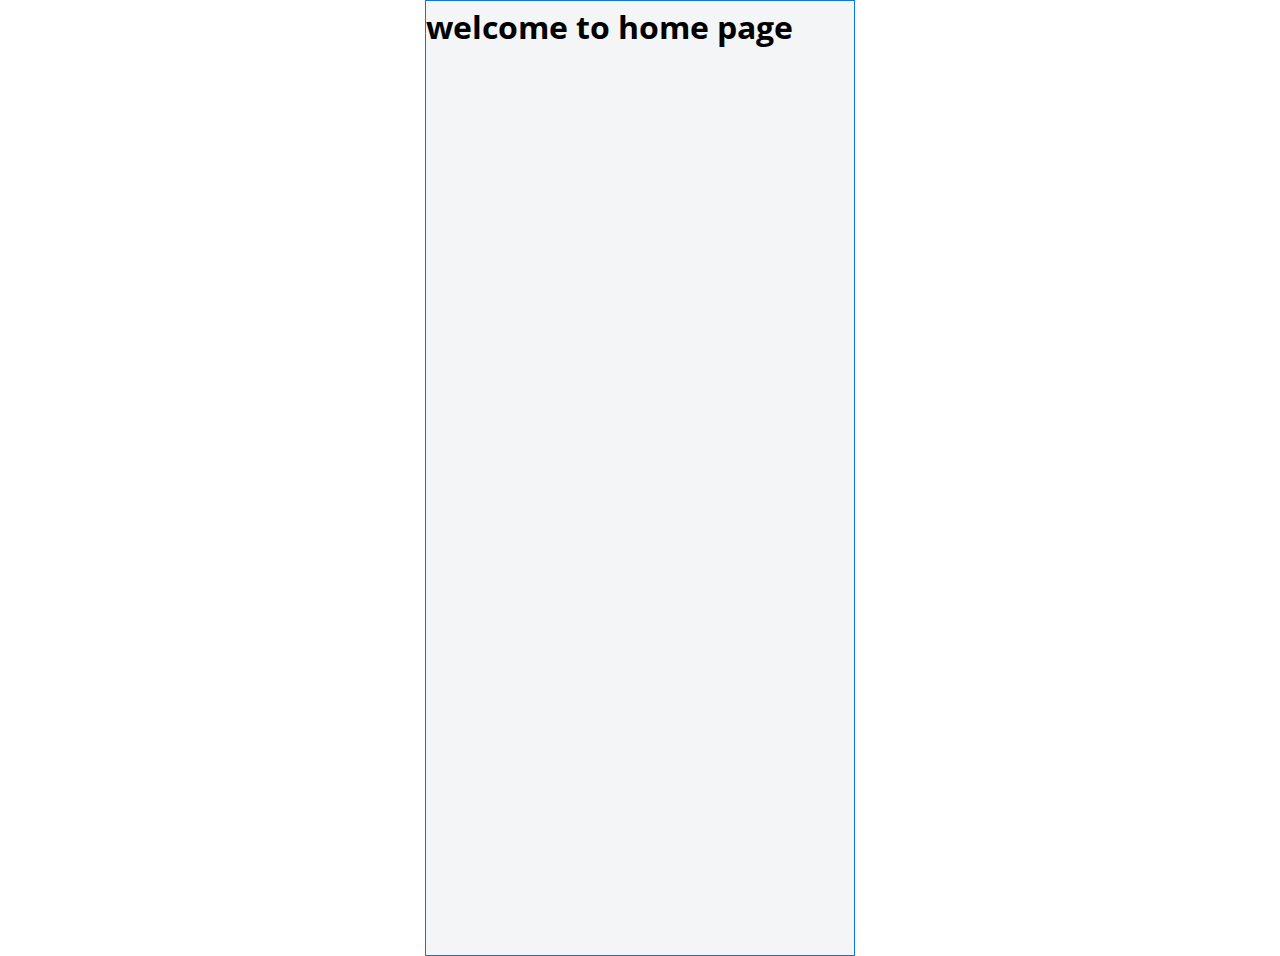
==== home.html @ 73e8e6ef "finish the login page" ====
<!DOCTYPE html>
<html lang="en">
  <head>
    <meta charset="UTF-8" />
    <meta name="viewport" content="width=device-width, initial-scale=1.0" />
    <link rel="preconnect" href="https://fonts.googleapis.com" />
    <link rel="preconnect" href="https://fonts.gstatic.com" crossorigin />
    <link
      href="https://fonts.googleapis.com/css2?family=Open+Sans:ital,wght@0,300..800;1,300..800&display=swap"
      rel="stylesheet"
    />
    <link
      rel="stylesheet"
      href="https://cdnjs.cloudflare.com/ajax/libs/font-awesome/6.5.2/css/all.min.css"
      integrity="sha512-SnH5WK+bZxgPHs44uWIX+LLJAJ9/2PkPKZ5QiAj6Ta86w+fsb2TkcmfRyVX3pBnMFcV7oQPJkl9QevSCWr3W6A=="
      crossorigin="anonymous"
      referrerpolicy="no-referrer"
    />
    <link rel="stylesheet" href="css/style.css">
    <link rel="shortcut icon" href="assets/Group.png" type="image/x-icon">
    <title>Payoo App | Banking | Welcome Home</title>
  </head>
<body>
    <header id="home-page" class="container">
        <h1>welcome to home page</h1>
    </header>


</body>
</html>
---- css/style.css ----
*,
*:before,
*:after {
  margin: 0;
  padding: 0;
  box-sizing: border-box;
}

:root {
  --primary-color: #080808;
  --secondary-color: #F4F5F7;
  --tertiary-color: #0874F2;
}

html,
body {
  font-family: 'Open Sans', sans-serif;
  line-height: 1.6;
  scroll-behavior: smooth;
}

a {
  text-decoration: none;
}

ul {
  list-style: none;
}

img {
  max-width: 100%;
}

.container {
  max-width: 430px;
  height: 956px;
  margin: 0 auto;
  border: 1px solid var(--tertiary-color);
  background: var(--secondary-color);
}

.btn {
  padding: 0.5rem 2rem;
  background-color: var(--tertiary-color);
  border: 2px solid transparent;
  color: #fff;
  font-weight: 600;
  border-radius: 50px;
  transition: background-color 0.3s ease;
}

.btn:hover {
  background-color: var(--secondary-color);
  border-color: var(--primary-color);
}


/* Home */
.bg-img {
    background: var(--secondary-color) url('../assets/bg.png') center center/cover no-repeat;
    position: relative; 
    width: 300px;
    height: 300px;
    top: 30%;
    left: 50%;
    transform: translate(-50%, -50%);
}

.bg-img img {
    max-width: 72px;
    max-height: 72px;
    position: absolute;
    left: 53%;
    top: 22%;
    transform: translate(-50%, -50%);
}

/* Positioning form above the image */
.login-form {
    background: #fff;
    position: absolute;
    top: 55%;  /* Adjust this value to move the form higher or lower */
    left: 50%;
    transform: translate(-50%, -50%);
    padding: 30px 20px;
    width: 80%;
    max-width: 350px;
    border-radius: 10px;
    box-shadow: 0 2px 3px rgba(0, 0, 0, 0.1);
}

.login-form label {
    display: block;
    font-weight: bold;
    margin-bottom: 5px;
    font-size: .9rem;
}

.login-form input {
    width: 100%;
    padding: 12px 20px;
    margin-bottom: 10px;
    background: var(--secondary-color);
    border: none;
    border-radius: 30px;
    outline: none;
    margin-bottom: 10px;
}

.btn-login {
    display: block;
    width: 100%;
    padding: 13px;
    background-color: var(--tertiary-color);
    color: #fff;
    font-weight: 600;
    border-radius: 50px;
    border: none;
    cursor: pointer;
    margin-top: 20px;
}

.btn-login:hover {
    background-color: var(--secondary-color);
    border: 2px solid var(--tertiary-color);
    color: var(--tertiary-color);
}
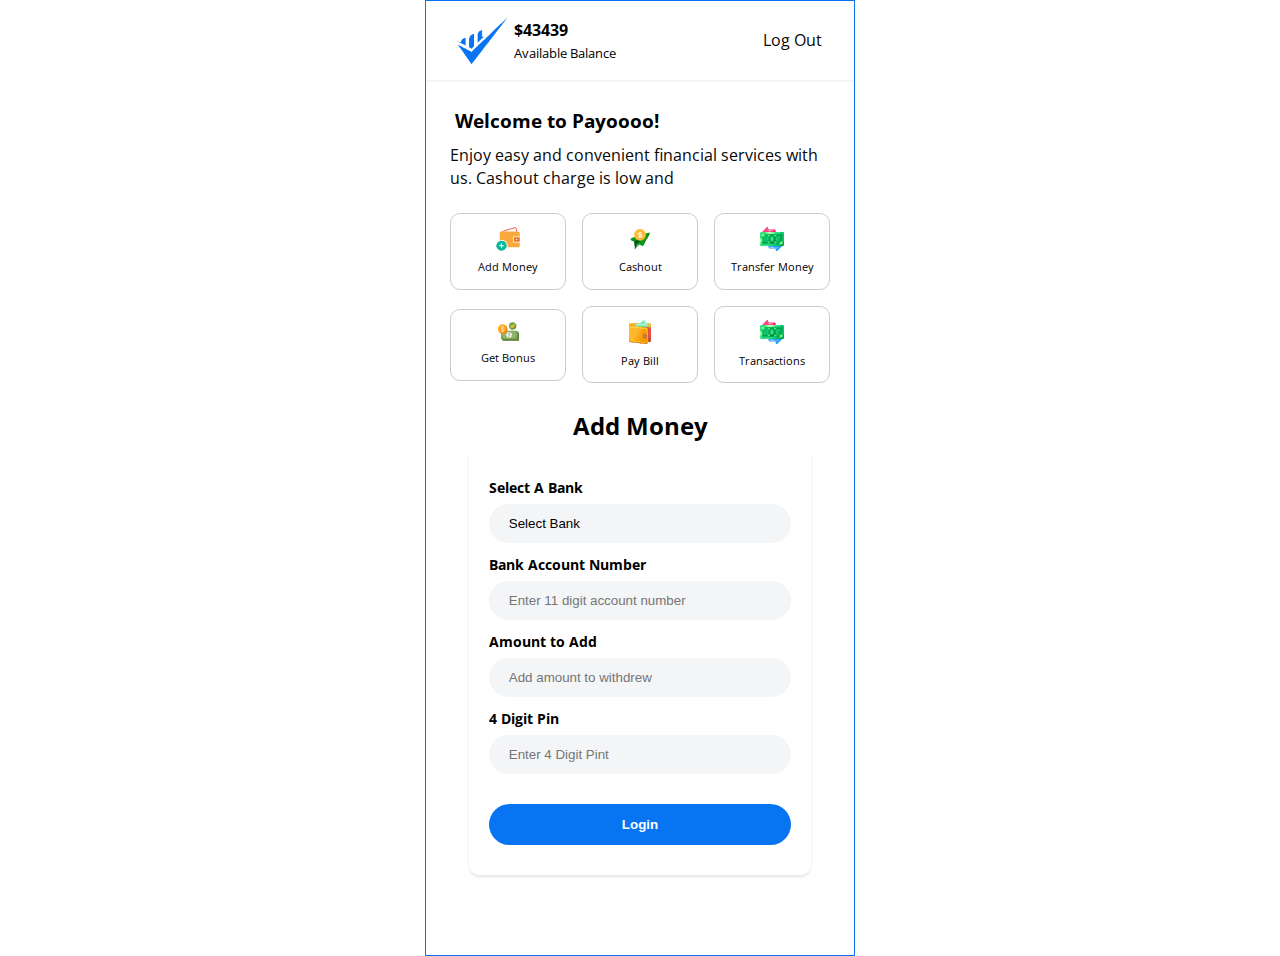
==== commit bef4b873: "complete the home page and add money form without functionality" ====
--- a/home.html
+++ b/home.html
@@ -21,10 +21,73 @@
     <title>Payoo App | Banking | Welcome Home</title>
   </head>
 <body>
-    <header id="home-page" class="container">
-        <h1>welcome to home page</h1>
+    <header id="home-page" class="container home-page" >
+        <div class="navbar">
+            <div class="navbar-left">
+                <img src="assets/Group.png" alt="Payoo Icon">
+                <div>
+                    <h5 class="balance">$43439</h5>
+                    <p>Available Balance</p>
+                </div>
+            </div>
+            <div class="navbar-right">
+                <a href="#" class="log-out-btn"><i class="fa-solid fa-right-from-bracket"></i>Log Out</a>
+            </div>
+        </div>
+        <!-- Welcome section -->
+        <div class="welcome">
+        <h3 class="welcome-title"><i class="fa-solid fa-fire"></i>Welcome to Payoooo!</h3>
+        <p class="welcome-description">Enjoy easy and convenient financial services with us. Cashout charge is low and </p>
+
+        <div class="card-container">
+            <div class="card" id="add-money">
+                <img src="assets/wallet1.png" alt="Add money">
+                <p>Add Money</p>
+            </div>
+            <div class="card" id="cash-out">
+                <img src="assets/send1.png" alt="CashOut">
+                <p>Cashout</p>
+            </div>
+            <div class="card" id="transfer-money">
+                <img src="assets/transaction1.png" alt="Transfer money">
+                <p>Transfer Money</p>
+            </div>
+            <div class="card" id="get-bonus">
+                <img src="assets/bonus1.png" alt="Bonus">
+                <p>Get Bonus</p>
+            </div>
+            <div class="card" id="pay-bill">
+                <img src="assets/purse1.png" alt="Pay Bill">
+                <p>Pay Bill</p>
+            </div>
+            <div class="card" id="transaction">
+                <img src="assets/transaction1.png" alt="transaction">
+                <p>Transactions</p>
+            </div>
+        </div>
+        </div> 
+        <!-- Add Money section -->
+         <div class="add-money-form-container">
+            <h2 class="add-money-form-title">
+                Add Money
+            </h2>
+            <form id="add-money-form" class="add-money-form">
+                <label for="mobile-number">Select A Bank</label>
+                <select name="bank-name" id="select-bank-name" class="select-bank-name">
+                    <option value="select-bank" disabled selected>Select Bank</option>
+                    <option value="bikash">Bikash</option>
+                    <option value="nagad">Nagad</option>
+                    <option value="dbl">DBL</option>
+                </select>
+                <label for="bank-account-number">Bank Account Number</label>
+                <input type="number" name="bank-account-number" id="bank-account-number" placeholder="Enter 11 digit account number"> 
+                <label for="amount">Amount to Add</label>
+                <input type="number" name="amount-number" id="amount-number" placeholder="Add amount to withdrew"> 
+                <label for="pin-number">4 Digit Pin</label>
+                <input type="password" name="pin-number" id="pin-number" placeholder="Enter 4 Digit Pint"> 
+                <button id="login-btn" class="btn btn-login" type="submit">Login</button>
+        </form>
+         </div>
     </header>
-
-
 </body>
 </html>--- a/css/style.css
+++ b/css/style.css
@@ -89,14 +89,14 @@
     box-shadow: 0 2px 3px rgba(0, 0, 0, 0.1);
 }
 
-.login-form label {
+label {
     display: block;
     font-weight: bold;
     margin-bottom: 5px;
     font-size: .9rem;
 }
 
-.login-form input {
+input, .select-bank-name {
     width: 100%;
     padding: 12px 20px;
     margin-bottom: 10px;
@@ -125,3 +125,111 @@
     border: 2px solid var(--tertiary-color);
     color: var(--tertiary-color);
 }
+
+/* Home page  */
+.home-page {
+    background: #fff;
+}
+.navbar {
+    display: flex;
+    align-items: center;
+    justify-content: space-between;
+    padding: 1rem 2rem;
+    border-bottom: 2px solid var(--secondary-color);
+    background: #fff;
+}
+
+.navbar .navbar-left{
+    display: flex;
+    align-items: center;
+    justify-content: center;
+    gap: .4rem;
+}
+
+.navbar-left img{
+    max-width: 50px;
+    max-height: 50px;
+}
+
+.navbar-left div .balance {
+    font-size: 1rem;
+}
+
+.navbar-left div p{
+    font-size: .8rem;
+}
+
+
+.navbar-right i {
+    margin-right: 5px;
+}
+
+.navbar-right a {
+    color: var(--primary-color);
+}
+
+.welcome {
+    padding: 1.5rem;
+}
+
+.welcome .welcome-title i {
+    margin-right: 5px;
+    color: goldenrod;
+}
+.welcome-title {
+    margin-bottom: 8px;
+    font-size: 1.2;
+}
+
+.welcome .welcome-description{
+font-size: 1rem;
+line-height: 1.4;
+color: var(--primary-color);
+margin-bottom: 1.5rem;
+}
+
+.card-container{
+    display: grid;
+    grid-template-columns: repeat(3, 1fr);
+    align-items: center;
+    justify-content: center;
+    text-align: center;
+    gap: 1rem;
+}
+
+.card-container .card {
+    border: 1px solid #ccc;
+    padding: .8rem;
+    border-radius: 10px;
+    cursor: pointer;
+
+}
+
+.card p {
+    font-size: .7rem;
+}
+
+/* Add-money-form */
+.add-money-form {
+    background: #fff;
+    margin: 0 auto;
+    padding: 30px 20px;
+    width: 80%;
+    max-width: 350px;
+    border-radius: 10px;
+    box-shadow: 0 2px 3px rgba(0, 0, 0, 0.1);
+}
+
+select {
+    appearance: none;   /* Removes default arrow in modern browsers */
+    -webkit-appearance: none;  /* Removes default arrow in Safari */
+    -moz-appearance: none;  /* Removes default arrow in Firefox */
+    background: #fff; /* Ensure the background is set */
+    padding: 10px;
+    border: 1px solid #ccc;
+    border-radius: 5px;
+}
+
+.add-money-form-title{
+    text-align: center;
+}